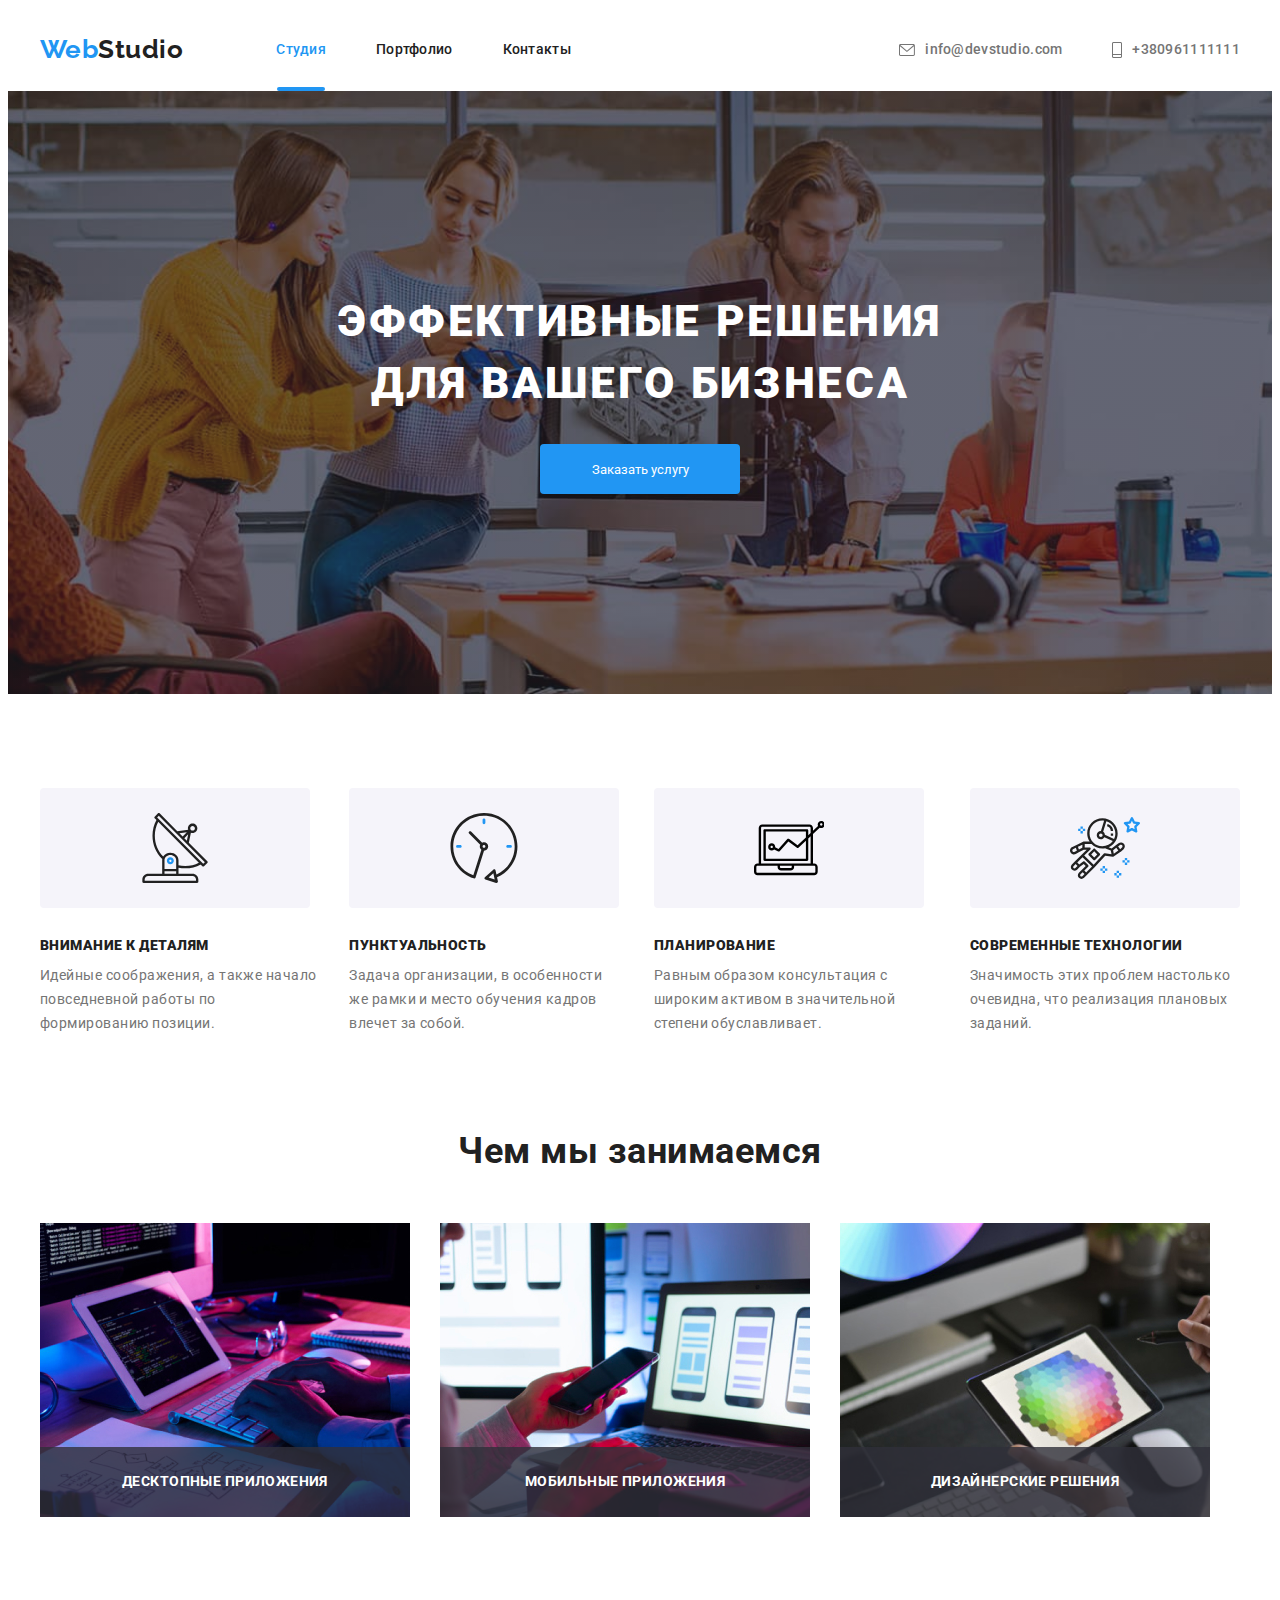
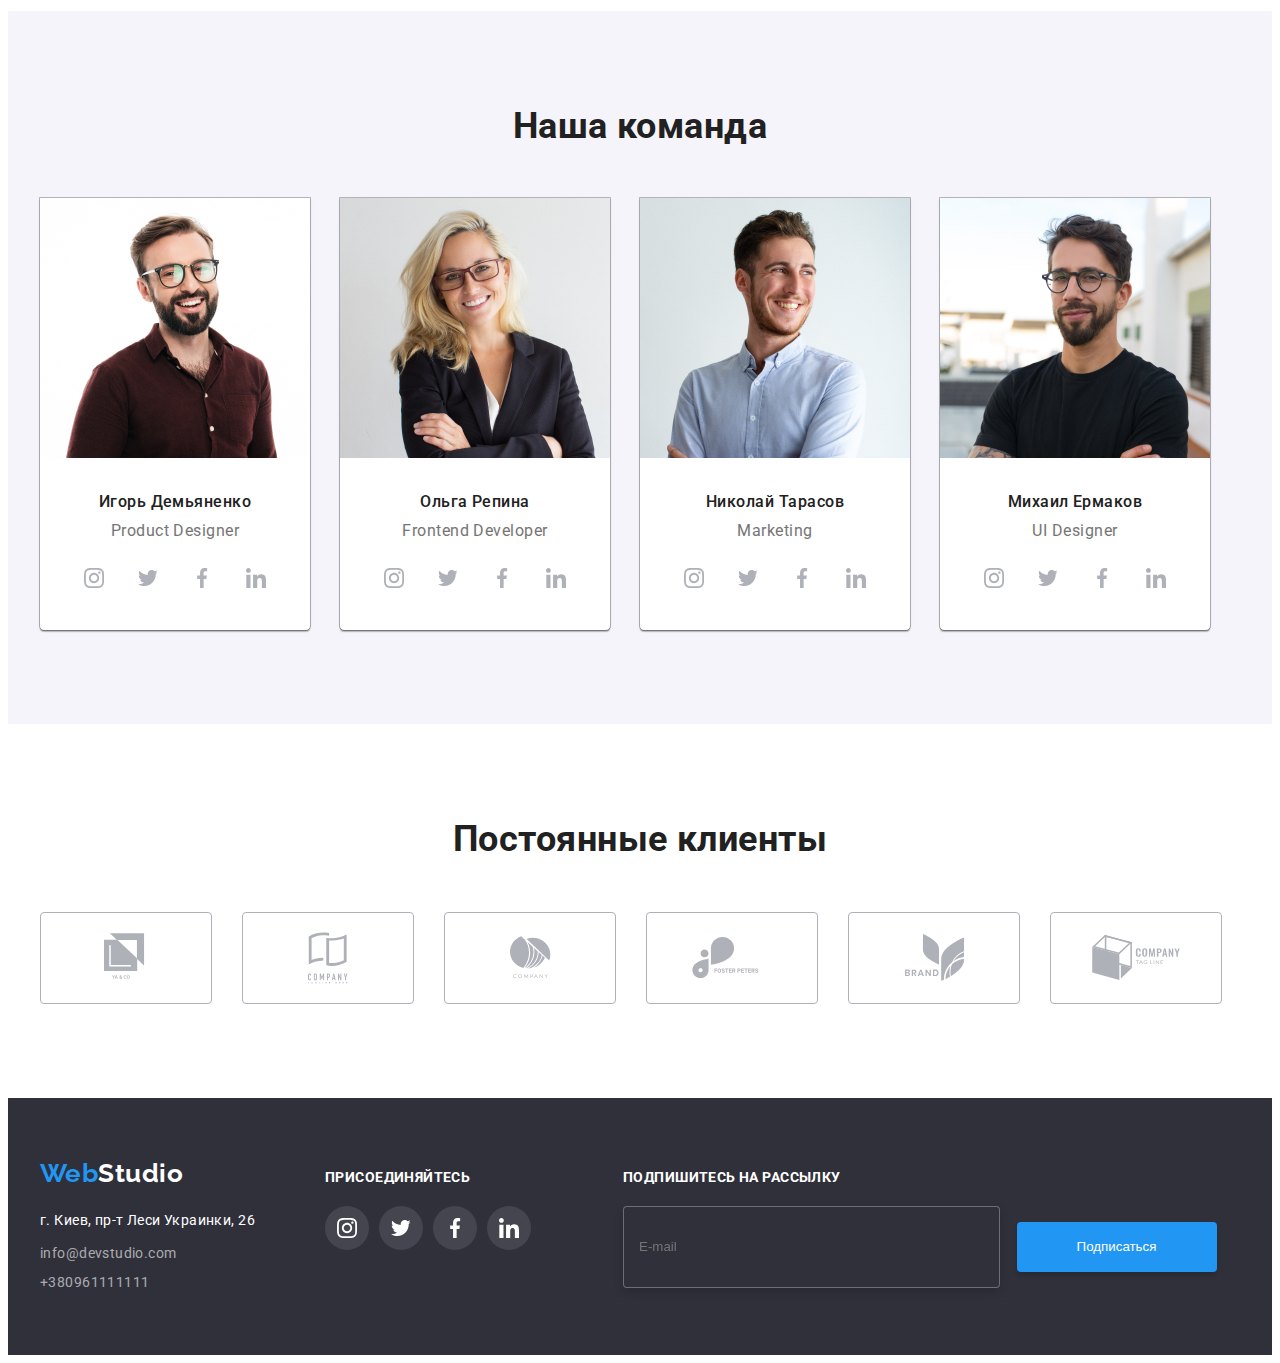
==== index.html @ 229e9a6f "форма в футері,позиціонування," ====
<!DOCTYPE html>
<html lang="ru">
<head>
    <meta charset="UTF-8">
    <meta name="viewport" content="width=device-width, initial-scale=1.0">
    <title>Document</title>
    <link rel="stylesheet" href="https://cdnjs.cloudflare.com/ajax/libs/modern-normalize/1.0.0/modern-normalize.min.css"
        integrity="sha512-ISS7cAi1PEhQ8jnbJpJZMd29NlhNj4AWYyLOSp2CE/CsHxTCu+r+t0D2yoJudVrd0/8fTVPUVDzY5Tvli75u/g=="
        crossorigin="anonymous" />
     <link rel="preconnect" href="https://fonts.gstatic.com">
    <link href="https://fonts.googleapis.com/css2?family=Raleway:wght@700&family=Roboto:wght@400;500;700;900&display=swap"
        rel="stylesheet">
    
    <link rel="stylesheet" href="./css/styles.css">
</head>
<body>
     <header class="">
         <!-- Navigation container -->

    <div class="container-discharge">

         <div class="main-nav">
<nav class="main-nav">
    
   
         <a href="/" class="logo">
        <p class=" ">Web<span class="logo-black">Studio</span></p>
         </a>

        <ul class="site-nav ">


            <li class="item to-logo"><a href="/" class="link current active-line"> Студия</a></li>
               <li class="item"><a href="./portfolio.html" class="link"> Портфолио</a></li>
               <li class="item"><a href="" class="link"> Контакты</a></li>
      
    </ul>
   
    

    </nav>
    
    <!-- Contact container -->
    <ul class="site-nav auto-margin ">
    
    
        <li class="item icon">
            <a class="link text-secondary icon-maill " href="mailto:info@devstudio.com">
                <svg class="maill">
    
                    <use href="./img/symbol-defs.svg#icon-mail">
    
                    </use>
                </svg>info@devstudio.com</a>
    
        </li>
    
        <li class="item icon">
            <a class="link text-secondary icon-tel" href="tel:+380961111111">
                <svg class="tel">
    
                    <use href="./img/symbol-defs.svg#icon-tell">
    
                    </use>
                </svg>+380961111111</a>
    
        </li>
    
    </ul>
    </div>
</div>

</header>
    <!--  Block hero -->
    <main>
        
   
<section class="hero">
   
    <h1 class="hero-title">ЭФФЕКТИВНЫЕ РЕШЕНИЯ<br />ДЛЯ ВАШЕГО БИЗНЕСА</h1>
    <button data-modal-open href="" class="button">Заказать услугу</button>

</section>


    <!-- Our advantages -->
       <section class="advantages"> 
        <div class="container-advantages">
       <h2 hidden class="advantages-title">НАШИ ПРЕИМУШЕСТВА</h2>

      

    <ul class="advantages-list">
        <li class="advantages-item ">
           <div class="icon-advantages">
            <svg class="icom-svg">

                <use href="./img/symbol-defs.svg#icon-antenna">
            
                </use>
            </svg>
            </div>
            <h3 class="advantages-title"><b> ВНИМАНИЕ К ДЕТАЛЯМ </b></h3>
            <p class="text">Идейные соображения, а также начало повседневной работы по формированию позиции.</p>
        </li>

        <li class="advantages-item">
            <div class="icon-advantages">
                <svg class="icom-svg">

                    <use href="./img/symbol-defs.svg#icon-clock">
            
                    </use>
                </svg>
            </div>
            <h3 class="advantages-title"><b>ПУНКТУАЛЬНОСТЬ</b></h3>
            <p class="text">Задача организации, в особенности же рамки и место обучения кадров влечет за собой. </p>
        </li>

        <li class="advantages-item">
            <div class="icon-advantages">
                <svg class="icom-svg">

                    <use href="./img/symbol-defs.svg#icon-display">
            
                    </use>
                </svg>
            </div>
            <h3 class="advantages-title"><b>ПЛАНИРОВАНИЕ</b></h3>
            <p class="text">Равным образом консультация с широким активом в значительной степени обуславливает.</p>
        </li>

        <li class="advantages-item">
            <div class="icon-advantages">
                <svg class="icom-svg">
            
                    <use href="./img/symbol-defs.svg#icon-astronaut">
            
                    </use>
                </svg>
            </div>
        <h3 class="advantages-title"><b>СОВРЕМЕННЫЕ ТЕХНОЛОГИИ</b></h3>
        <p class="text">Значимость этих проблем настолько очевидна, что реализация плановых заданий.</p>
        </li>

    </ul>
        </div>

</section>
        <!-- About our work -->
<section class="section">

    <div class="container">
        <h2 class="section-title out-work">Чем мы занимаемся</h2>
        
        <ul class="out-work-img">
        
            <li class="img-work">
                <a href="">
                    <div class="our-work-box">
                    <img src="./img/box1.jpg" alt="" width="370" height="294">
                    
                    <div class="position-our-work">
                        <p class="tex-box">ДЕСКТОПНЫЕ ПРИЛОЖЕНИЯ</p>
                    </div>
                    </div>
                </a>
            </li>

            <li class="img-work">
                <a href="">
                    <div class="our-work-box">
                    <img src="./img/box2.jpg" alt="" width="370" height="294">
                
                    <div class="position-our-work">
                    <p class="tex-box">МОБИЛЬНЫЕ ПРИЛОЖЕНИЯ</p>
                    </div>
                    </div>
                </a>
            </li>
            <li class="img-work">
                <a href="">
                    <div class="our-work-box">
                    <img src="./img/box3.jpg" alt="" width="370" height="294">
                
                    <div class="position-our-work">
                    <p class="tex-box">ДИЗАЙНЕРСКИЕ РЕШЕНИЯ</p>
                    </div>
                    </div>
                </a>
            </li>
        </ul>
    </div>

   
</section>
            <!-- our team -->
           
            

    <section class="section background-team">

        <div class="team-container ">

    
    <h3 class="section-title team-margin">Наша команда</h3>
    
    <ul class="our-team">
        
        <li class="team">
            <img src="./img/img1.jpg"  alt="team cart-1" width="270" height="260">
        <b class="section-title worker">Игорь Демьяненко</b>
            <p class="profession"  lang="en">Product Designer</p>
            <ul class="social">
                <li class="team-link">
                    <a class="social-link" href="">
                      <svg class="social-icon">
                          <use href="./img/symbol-defs.svg#icon-instagram">

                          </use>
                      </svg>  
                    </a>
                </li>
                <li class="team-link">
                    <a class="social-link" href="" >
                        <svg class="social-icon">
                            <use href="./img/symbol-defs.svg#icon-twiter">
                        
                            </use>
                            </svg>
                    </a>
                </li>
                <li class="team-link">
                    <a class="social-link" href="">
                        <svg class="social-icon">
                            <use href="./img/symbol-defs.svg#icon-facebook">
                    
                            </use>
                        </svg>
                    </a>
                </li>
                <li class="team-link">
                    <a class="social-link" href="">
                        <svg class="social-icon">
                            <use href="./img/symbol-defs.svg#icon-linkedin">
                    
                            </use>
                        </svg>
                    </a>
                </li>
            </ul>
         </li>
        
        

        <li class="team">
         <img src="./img/img2.jpg"   alt="team cart-2" width="270" height="260">
        <b class="section-title worker">Ольга Репина</b>
            <p class="profession"  lang="en">Frontend Developer</p>
            <ul class="social">
                <li class="team-link">
                    <a class="social-link" href="">
                        <svg class="social-icon">
                            <use href="./img/symbol-defs.svg#icon-instagram">
            
                            </use>
                        </svg>
                    </a>
                </li>
                <li class="team-link">
                    <a class="social-link" href="">
                        <svg class="social-icon">
                            <use href="./img/symbol-defs.svg#icon-twiter">
            
                            </use>
                        </svg>
                    </a>
                </li>
                <li class="team-link">
                    <a class="social-link" href="">
                        <svg class="social-icon">
                            <use href="./img/symbol-defs.svg#icon-facebook">
            
                            </use>
                        </svg>
                    </a>
                </li>
                <li class="team-link">
                    <a class="social-link" href="">
                        <svg class="social-icon">
                            <use href="./img/symbol-defs.svg#icon-linkedin">
            
                            </use>
                        </svg>
                    </a>
                </li>
            </ul>
         </li>


        
         <li class="team">
        <img src="./img/img3.jpg"  alt="team cart-3" width="270" height="260">
        <b class="section-title worker">Николай Тарасов</b>
            <p class="profession" lang="en">Marketing</p>
            <ul class="social">
                <li class="team-link">
                    <a class="social-link" href="">
                        <svg class="social-icon">
                            <use href="./img/symbol-defs.svg#icon-instagram">
            
                            </use>
                        </svg>
                    </a>
                </li>
                <li class="team-link">
                    <a class="social-link" href="">
                        <svg class="social-icon">
                            <use href="./img/symbol-defs.svg#icon-twiter">
            
                            </use>
                        </svg>
                    </a>
                </li>
                <li class="team-link">
                    <a class="social-link" href="">
                        <svg class="social-icon">
                            <use href="./img/symbol-defs.svg#icon-facebook">
            
                            </use>
                        </svg>
                    </a>
                </li>
                <li class="team-link">
                    <a class="social-link" href="">
                        <svg class="social-icon">
                            <use href="./img/symbol-defs.svg#icon-linkedin">
            
                            </use>
                        </svg>
                    </a>
                </li>
            </ul>
         </li>
        
        
        
         <li class="team">
        <img  src="./img/img4.jpg" alt="team cart-4" width="270" height="260">
         <b class="section-title worker">Михаил Ермаков</b>
            <p class="profession" lang="en">UI Designer</p>
            <ul class="social">
                <li class="team-link">
                    <a class="social-link" href="">
                        <svg class="social-icon">
                            <use href="./img/symbol-defs.svg#icon-instagram">
            
                            </use>
                        </svg>
                    </a>
                </li>
                <li class="team-link">
                    <a class="social-link" href="">
                        <svg class="social-icon">
                            <use href="./img/symbol-defs.svg#icon-twiter">
            
                            </use>
                        </svg>
                    </a>
                </li>
                <li class="team-link">
                    <a class="social-link" href="">
                        <svg class="social-icon">
                            <use href="./img/symbol-defs.svg#icon-facebook">
            
                            </use>
                        </svg>
                    </a>
                </li>
                <li class="team-link">
                    <a class="social-link" href="">
                        <svg class="social-icon">
                            <use href="./img/symbol-defs.svg#icon-linkedin">
            
                            </use>
                        </svg>
                    </a>
                </li>
            </ul>

         </li>
        
        
    </ul>
</div>

</section>

<section class="section">
    <div class="container">

        <h2 class="section-title">Постоянные клиенты</h2>
        <ul class="clients">
            <li class="client-item">
                <a class="one-client" href="">
                    <svg class="client-logo">
                        <use href="./img/symbol-defs.svg#icon-one">
                    
                        </use>
                    </svg>
                </a>
            </li>

            <li class="client-item">
                <a class="one-client" href="">
                    <svg class="client-logo two-size">
                        <use href="./img/symbol-defs.svg#icon-two">
            
                        </use>
                    </svg>
                </a>
            </li>

            <li class="client-item">
                <a class="one-client" href="">
                    <svg class="client-logo three-size">
                        <use href="./img/symbol-defs.svg#icon-three">
            
                        </use>
                    </svg>
                </a>
            </li>

            <li class="client-item">
                <a class="one-client" href="">
                    <svg class="client-logo four-size">
                        <use href="./img/symbol-defs.svg#icon-four">
            
                        </use>
                    </svg>
                </a>
            </li>

            <li class="client-item">
                <a class="one-client" href="">
                    <svg class="client-logo five-size">
                        <use href="./img/symbol-defs.svg#icon-five">
            
                        </use>
                    </svg>
                </a>
            </li>

            <li class="client-item">
                <a class="one-client" href="">
                    
                    <svg class="client-logo six-size">
                        <use href="./img/symbol-defs.svg#icon-six">
            
                        </use>
                    </svg>
                </a>
            </li>
            

        </ul>
    </div>
    
</section>


</main>


<footer class="main-footer">

    <div class="container-footer">
<address class="map-addres">
    <a href="/" class="logo">
        <p class="logotype">Web<span class="logo-white">Studio</span></p>
    </a>

    <a class="link color" href="https://goo.gl/maps/P3N7a8cpFeK4ErDN9"> г. Киев, пр-т Леси Украинки, 26</a>

    <ul class="main-addres">
        <li class="mail-link"> 
            <a class="link" href="mailto:info@devstudio.com">info@devstudio.com</a>
        </li>
    
        <li class="tell-link"> 
            <a class="link" href="tel:+380961111111">+380961111111</a>
        </li>
    </ul>

    </address>
    <div class="webstudio-cont">
    <p class="our-social-link">ПРИСОЕДИНЯЙТЕСЬ</p>

   
    <ul class="webstydio-social-list">
        <li class="webstydio-item">
            <a class="webstydio-link" href="">
                <svg class="social-icon-footer">
                    <use href="./img/symbol-defs.svg#icon-instagram">
    
                    </use>
                </svg>
            </a>
        </li>
        <li class="webstydio-item">
            <a class="webstydio-link" href="">
                <svg class="social-icon-footer">
                    <use href="./img/symbol-defs.svg#icon-twiter">
    
                    </use>
                </svg>
            </a>
        </li>
        <li class="webstydio-item">
            <a class="webstydio-link" href="">
                <svg class="social-icon-footer">
                    <use href="./img/symbol-defs.svg#icon-facebook">
    
                    </use>
                </svg>
            </a>
        </li>
        <li class="webstydio-item">
            <a class="webstydio-link" href="">
                <svg class="social-icon-footer">
                    <use href="./img/symbol-defs.svg#icon-linkedin">
    
                    </use>
                </svg>
            </a>
        </li>
    </ul>
    </div>
    
    <a href=""></a>
<div class="form-footer">

<form action="">

    <p class="our-social-link">ПОДПИШИТЕСЬ НА РАССЫЛКУ</p>

    <input class="you-email" type="text" name="email" placeholder="E-mail" id="you-email-subscribe">
    
    <div class="button-subscribe-container">
          <button type="submit" class="button-subscribe">Подписаться</button>
    </div>

</form>
</div>
</div>

</footer>
<div class="backdrop is-hidden" data-modal>
    <div class="modal-hero">
        
        <button class="modal-link" data-modal-close>
                <svg class="modal-icon-close">
                    <use href="./img/symbol-defs.svg#icon-close">
            
                    </use>
                </svg>
        </button>
        
        
       

        <form class="form">

            <p class="modal-title">Оставьте свои данные,мы вам перезвоним</p>
            <div class="form-label">
             <label for="user-name">
                Имя 
                </label>
                <input class="form-input" type="text" name="name" id="user-name">
                    <svg class="modal-svg">
                <use href="./img/symbol-defs.svg#icon-namemodal">
            
                </use>
            </svg>
             </div>
        
             <div class="form-label">

                 <label for="user-tel">
                Телефон
                </label>
                <input class="form-input" type="tel" name="tell" id="user-tel">
                   <svg class="modal-svg">
                <use href="./img/symbol-defs.svg#icon-telmodal">
            
                </use>
            </svg>
            </div>

            
                <div class="form-label"> 
            <label for="user-mail">
                Почта
                </label>
                <input class="form-input" type="email" name="mail" id="user-mail">
            <svg class="modal-svg">
                <use href="./img/symbol-defs.svg#icon-mailmodal">
            
                </use>
            </svg>

            
            </div>

             
            <label class="form-label reset" >
            Комментарий
            
            <textarea class="text-area" name="coment" id="user-coment" rows="8" placeholder="Введите текст"></textarea>
            </label>
            
            
              <div class="form-label-checkbox">
            <label  for="user-checbox"></label>
                <input class="form-checkbox" type="checkbox" name="policy" id="user-checbox">Соглашаюсь с рассылкой и принимаю <a href="">Условия договора</a>
              </div>
            

            <div class="button-box">
            <button class="button-modal" type="submit">Отправить</button>
            </div>
            
        </form>
         
        </div>
        </div>
    


<script src="./js/modal.js"></script>
</body>



</html>
---- css/styles.css ----
/* основний колір заголовків| color: #212121 */
/* масивний текст| color: #757575 */
/* білий колір(фон,герой)| color: #FFFFFF */
/* колір силок| color: #2196F3 */
/* footer color (фон)| background: #2f303a  */
/* our team(фон) |background: #F5F4FA */

:root {
  --main-color-titles-color: #212121;
  --massive-text-color: #757575;
  --white-bg-color: #ffffff;
  --color-forces-color: #2196f3;
  --footer-background-color: #2f303a;
  --our-team: #f5f4fa;
  --main-letter-spacing: 0.03em;
}

body {
  background-color: var(--white-bg-color);
  color: var(--massive-text-color);
  font-family: Roboto, sans-serif;
  letter-spacing: var(--main-letter-spacing);
}

a {
  text-decoration: none;
}

ul {
  list-style: none;
}

.header-container {
  border-bottom: 1px solid #ececec;
}

.main-nav {
  display: flex;
  align-items: center;
  position: relative;
}

.container-margin {
  width: 1200px;
  margin-right: auto;
  margin-left: auto;

  padding-left: 15px;
  padding-right: 15px;
}

.container-discharge {
  width: 1200px;
  margin-right: auto;
  margin-left: auto;

  padding-left: 15px;
  padding-right: 15px;
  margin-bottom: 0;
}

.container {
  width: 1200px;
  margin-right: auto;
  margin-left: auto;

  padding-left: 15px;
  padding-right: 15px;
}

/* logo*/

.logo {
  color: var(--color-forces-color);

  font-family: Raleway, sans-serif;
  font-weight: 700;

  font-size: 26px;
  line-height: 1.2;
  text-decoration: none;
  display: flex;
  align-items: center;
  font-style: normal;
}

.logo-black {
  color: var(--main-color-titles-color);
}

.logo-white {
  color: var(--white-bg-color);
}

/*navigate*/

.site-nav .link {
  color: var(--main-color-titles-color);
  text-decoration: none;
  display: block;
  padding-top: 32px;
  padding-bottom: 32px;
  transition: all 250ms cubic-bezier(0.4, 0, 0.2, 1);
}

.site-nav .text-secondary {
  color: var(--massive-text-color);
}

.site-nav .link.current {
  color: var(--color-forces-color);
}

.active-line::after {
  position: absolute;
  content: '';
  display: block;
  width: 48px;
  height: 4px;
  border-radius: 2px;
  bottom: 0;

  background-color: var(--color-forces-color);
}

.active-line-portf::after {
  position: absolute;
  content: '';
  display: block;
  width: 78px;
  height: 4px;
  border-radius: 2px;
  bottom: 0;

  background-color: var(--color-forces-color);
}

.site-nav {
  padding-left: 0;
}

.site-nav {
  font-weight: 500;
  font-size: 14px;
  line-height: 1.14;
  letter-spacing: 0.02em;
  margin-top: 0;
  margin-bottom: 0;
  display: flex;
}

.site-nav .to-logo {
  margin-left: 93px;
}

.auto-margin {
  margin-left: auto;
}

.site-nav .item + .item {
  margin-left: 50px;
}

.link:hover,
.link:focus {
  color: var(--color-forces-color);
}

.icon-maill {
  content: '';

  display: flex;
  position: relative;
}

.maill {
  height: 12px;
  width: 16px;
  fill: #757575;
  margin-right: 10px;
}

.link:hover .maill,
.link:focus .maill {
  fill: var(--color-forces-color);
}

.icon-tel {
  content: '';
  display: inline-flex;
  position: relative;
}

.tel {
  height: 16px;
  width: 10px;
  margin-right: 10px;
  fill: #757575;
}

.link:hover .tel,
.link:focus .tel {
  fill: var(--color-forces-color);
}

.item .link {
  display: flex;
  justify-content: center;
  align-items: center;
}

/* HERO */

.hero {
  background-color: var(--footer-background-color);
  text-align: center;

  padding-bottom: 200px;
  margin-top: 0;

  max-width: 1600px;
  max-height: 600px;
  margin-left: auto;
  margin-right: auto;

  background-image: linear-gradient(
      rgba(47, 48, 58, 0.4),
      rgba(47, 48, 58, 0.4)
    ),
    url(../img/hero/hero.jpg);

  background-repeat: no-repeat;
  background-size: cover;
  background-position: center;
}

.hero .hero-title {
  color: var(--white-bg-color);

  font-weight: 900;
  font-size: 44px;
  line-height: 1.4;
  letter-spacing: 0.06em;
  margin-top: 0;
  margin-bottom: 0;
  padding-top: 200px;
}

/*Our advantages */

.container-advantages {
  width: 1200px;
  margin-right: auto;
  margin-left: auto;

  padding-left: 15px;
  padding-right: 15px;
}

.advantages {
  padding-top: 94px;
}

.advantages-list {
  margin-top: 0;
  margin-bottom: 0;
  display: flex;
  padding-left: 0;
}

.advantages-list .advantages-item + .advantages-item {
  margin-left: 30px;
}

.advantages .advantages-title {
  color: var(--main-color-titles-color);
  font-weight: 700;
  font-size: 14px;
  line-height: 1.14;
  margin-top: 0;
  margin-bottom: 10px;
}

.advantages .text {
  font-weight: 400;
  font-size: 14px;
  line-height: 1.7;
  margin-top: 0;
  margin-bottom: 0;
}

.icon-advantages {
  content: '';
  display: flex;
  width: 270px;
  height: 120px;
  align-items: center;
  justify-content: center;

  background-color: #f5f4fa;
  margin-bottom: 30px;
  border-radius: 4px;
}

.icom-svg {
  width: 70px;
  height: 70px;
}

/* our work and team*/

.section .section-title {
  color: var(--main-color-titles-color);

  font-weight: 700;
  font-size: 36px;
  line-height: 1.2;
  margin-top: 0;
  margin-bottom: 0;
  text-align: center;
}

.section {
  padding-bottom: 94px;
  padding-top: 94px;
}

.section .out-work {
  margin-top: 0;
  margin-bottom: 50px;
}

.section .team-margin {
  margin-bottom: 50px;
}

.out-work-img .img-work + .img-work {
  margin-left: 30px;
}

.out-work-img {
  display: flex;

  margin-bottom: 0;
  margin-top: 0;
  padding-left: 0;
}

.our-work-box img {
  display: block;
}

.our-work-box {
  position: relative;
}

.position-our-work {
  position: absolute;
  background-color: rgba(47, 48, 58, 0.8);
  width: 100%;
  height: 70px;
  bottom: 0;
}

.tex-box {
  font-family: Roboto;
  font-weight: 700;
  font-size: 14px;
  line-height: 1.14;
  text-align: center;
  letter-spacing: 0.03em;
  color: #ffffff;
  margin: 27px 82px;
}

.our-team {
  display: flex;
  margin-top: 0;
  margin-bottom: 0;
  padding-left: 0;
}

.our-team > .team {
  background-color: var(--white-bg-color);
  text-align: center;
  outline: 1px solid rgba(0, 0, 0, 0.25);
  box-shadow: 0px 1px 3px rgba(0, 0, 0, 0.12), 0px 1px 1px rgba(0, 0, 0, 0.14),
    0px 2px 1px rgba(0, 0, 0, 0.2);
  border-radius: 0px 0px 4px 4px;
}

.our-team .team:not(:last-child) {
  margin-right: 30px;
}

.team .worker {
  padding-bottom: 0;
  padding-top: 0;
}

.background-team {
  background-color: var(--our-team);
}

.team-container {
  margin-bottom: 0;
  width: 1200px;
  margin-right: auto;
  margin-left: auto;

  padding-left: 15px;
  padding-right: 15px;

  background-color: var(--our-team);
}

.section .worker {
  display: block;
  font-weight: 500;
  font-size: 16px;
  line-height: 1.2;
  padding-top: 30px;
}

.section .section-title > .worker {
  padding-top: 30px;
}

.section .profession {
  font-weight: 400;
  font-size: 16px;
  line-height: 1.2;
  margin-top: 0;
  margin-bottom: 0;

  padding-top: 10px;
}

.our-team .team-cart {
  padding-bottom: 30px;
}

.social {
  padding: 0;
  padding-top: 16px;
  padding-bottom: 30px;
  display: inline-flex;
}

.social-link {
  content: '';
  display: inline-flex;
  align-items: center;
  justify-content: center;
  width: 44px;
  height: 44px;
  background-color: var(--white-bg-color);
  border-radius: 50%;
  transition: background-color 250ms cubic-bezier(0.4, 0, 0.2, 1);
}

.social-icon {
  width: 20px;
  height: 20px;
  fill: #afb1b8;
  transition: all 250ms cubic-bezier(0.4, 0, 0.2, 1);
}

.social-link:hover .social-icon,
.social-link:focus .social-icon {
  fill: var(--white-bg-color);
}

.social-link:hover,
.social-link:focus {
  background-color: var(--color-forces-color);
}

.team-link:not(:last-child) {
  margin-right: 10px;
}

/* CLIENTS */

.clients {
  padding-left: 0;
  margin-bottom: 0;
  margin-top: 0;
  display: inline-flex;
}

.client-item {
  margin-top: 50px;
  border: 1px solid #afb1b8;
  border-radius: 4px;
  transition: border-color 250ms cubic-bezier(0.4, 0, 0.2, 1);
}

.one-client {
  width: 170px;
  height: 90px;
  content: '';
  display: flex;
  justify-content: center;
  align-items: center;
}

.client-logo {
  height: 49.226806640625px;
  width: 44.269989013671875px;
  fill: #afb1b8;
  transition: all 250ms cubic-bezier(0.4, 0, 0.2, 1);
}

.two-size {
  height: 52px;
  width: 40px;
}

.three-size {
  height: 42.6015625px;
  width: 41px;
}

.four-size {
  height: 42.02392578125px;
  width: 79.65714263916016px;
}

.five-size {
  height: 47px;
  width: 59px;
}

.six-size {
  height: 45.440185546875px;
  width: 88.4844970703125px;
}

.one-client:hover .client-logo,
.one-client:focus .client-logo {
  fill: var(--color-forces-color);
}

.client-item:hover,
.client-item:focus {
  border-color: var(--color-forces-color);
}

.clients .client-item:not(:last-child) {
  margin-right: 30px;
}

/*portfolio navigate*/

.container-portfolio {
  width: 1200px;
  margin-right: auto;
  margin-left: auto;

  padding-left: 15px;
  padding-right: 15px;
}

.work-nav {
  padding-top: 94px;
  padding-bottom: 94px;
}

.navigation .nav-title {
  color: var(--main-color-titles-color);
  margin-top: 0;
  margin-bottom: 0;
  transition: all 250ms cubic-bezier(0.4, 0, 0.2, 1);
}

.button {
  color: var(--white-bg-color);
  background-color: var(--color-forces-color);
  font-family: inherit;
  border-radius: 4px;
  border-color: transparent;
  display: inline-block;
  min-width: 200px;
  min-height: 50px;
  text-align: center;
  padding: 10px 32px;
  margin-top: 30px;
  cursor: pointer;
}

.navigation .nav-title:hover,
.navigation .nav-title:focus {
  color: var(--white-bg-color);
  background-color: var(--color-forces-color);
  box-shadow: 0px 3px 1px rgba(0, 0, 0, 0.1), 0px 1px 2px rgba(0, 0, 0, 0.08),
    0px 2px 2px rgba(0, 0, 0, 0.12);
}

.navigation .nav-title {
  font-family: inherit;

  font-weight: 500;
  font-size: 16px;
  line-height: 1.6;
  text-align: center;
  letter-spacing: var(--main-letter-spacing);

  border-radius: 4px;
  padding: 6px 22px;
  background-color: var(--our-team);
  border: transparent;
}

.navigation .navigation-page:not(:last-child) {
  margin-right: 8px;
}

.navigation {
  margin-top: 0;
  margin-bottom: 50px;
  display: flex;
  justify-content: center;
  text-align: center;
  padding-bottom: 0;
  padding-left: 0;
}

/*examples*/

.examples .examples-title {
  color: var(--main-color-titles-color);

  font-weight: 700;
  font-size: 18px;
  line-height: 2;
  letter-spacing: 0.06em;
  margin-top: 0;
  margin-bottom: 0;
  padding-bottom: 4px;
}

.examples {
  margin-top: 0;
  margin-bottom: 0;
  padding-left: 0;
  display: flex;
  flex-wrap: wrap;
}

.examples-work {
  margin-right: 30px;
  margin-bottom: 30px;
}

.examples-focus {
  display: block;
  margin-right: 0;

  outline: 1px solid #eeeeee;
  transition: box-shadow 250ms cubic-bezier(0.4, 0, 0.2, 1);
}

.examples-focus {
  overflow: hidden;
}

.examples-focus:hover,
.examples-focus:focus {
  box-shadow: 0px 1px 1px rgba(0, 0, 0, 0.12), 0px 4px 4px rgba(0, 0, 0, 0.06),
    1px 4px 6px rgba(0, 0, 0, 0.16);
}

.examples-work:nth-child(3n) {
  margin-right: 0;
}

.examples-work:nth-last-child(-n + 3) {
  margin-bottom: 0;
}

.examples .variety {
  color: var(--massive-text-color);

  font-weight: 400;
  font-size: 16px;
  line-height: 1.87;
  margin-top: 0;
  margin-bottom: 0;
}

.examples-cont {
  padding: 20px 24px;
}

.portfolio-image {
  position: relative;
  display: block;
}

.portfolio-image::before {
  content: '';
  position: absolute;
  width: 100%;
  height: 100%;
  transform: translateY(100%);

  opacity: 0;

  transition: transform 250ms cubic-bezier(0.4, 0, 0.2, 1),
    background-color 250ms cubic-bezier(0.4, 0, 0.2, 1);
}

.examples-focus:hover .portfolio-image::before,
.examples-focus:focus .portfolio-image::before {
  transform: translateY(0);
  opacity: 1;
  background-color: rgba(33, 150, 243, 0.9);
}

.examples-description {
  position: absolute;
  width: 100%;
  height: 100%;
  top: 50%;
  left: 50%;
  /* overflow: auto; */

  opacity: 0;
  transform: translate(-50%, -50%);
  transition: 250ms cubic-bezier(0.4, 0, 0.2, 1);
}

.examples-focus:hover .examples-description,
.examples-focus:focus .examples-description {
  opacity: 1;
  color: var(--white-bg-color);
}

.description {
  font-family: Roboto;
  font-weight: 400;
  font-size: 18px;
  line-height: 1.56;

  letter-spacing: 0.03em;
  padding: 63px 24px;
}

/* footer*/

footer {
  background-color: var(--footer-background-color);
  padding-bottom: 60px;
  padding-top: 60px;
}

.container-footer {
  width: 1200px;
  margin-right: auto;
  margin-left: auto;

  padding-left: 15px;
  padding-right: 15px;
  margin-bottom: 0;
}

.logotype {
  margin-top: 0;
  margin-bottom: 20px;
  padding-bottom: 0;
  padding-top: 0;
}

.main-addres {
  margin-top: 0;
  margin-bottom: 0;
  padding-left: 0;
}

.main-addres .mail-link {
  margin-bottom: 6px;
  margin-top: 9px;
}

.main-addres .tell-link {
  padding-bottom: 0;
  margin-bottom: 0;
}

footer .link {
  color: rgba(255, 255, 255, 0.6);
  font-style: normal;
  font-size: 14px;
  line-height: 1.7;
  letter-spacing: var(--main-letter-spacing);
}

.container-footer {
  display: flex;
  align-items: baseline;
}

.webstudio-cont {
  padding-left: 70px;
}

.our-social-link {
  font-family: Roboto;

  font-weight: 700;
  font-size: 14px;
  line-height: 1.14;
  letter-spacing: 0.03em;
  color: #ffffff;
  margin-top: 0;
  margin-bottom: 0;
}

.webstydio-social-list {
  margin-bottom: 0;
  margin-top: 20px;
  padding-left: 0;
  display: flex;
}

.webstydio-link {
  content: '';
  display: inline-flex;
  align-items: center;
  justify-content: center;
  width: 44px;
  height: 44px;
  background-color: rgba(255, 255, 255, 0.1);
  border-radius: 50%;
  transition: background-color 250ms cubic-bezier(0.4, 0, 0.2, 1);
}

.social-icon-footer {
  width: 20px;
  height: 20px;
  fill: #ffffff;
}

.webstydio-link:hover,
.webstydio-link:focus {
  background-color: var(--color-forces-color);
}

.social-icon {
  transition: all 250ms cubic-bezier(0.4, 0, 0.2, 1);
}

.webstydio-link:hover .social-icon,
.webstydio-link:focus .social-icon {
  fill: var(--white-bg-color);
}

.webstydio-item:not(:last-child) {
  margin-right: 10px;
}

footer .link:hover,
footer .link:focus {
  color: var(--color-forces-color);
}

footer .link.color {
  color: var(--white-bg-color);
  padding-bottom: 0;
}

.form-footer {
  display: flex;
  align-items: baseline;
  padding-left: 92px;
}

.you-email {
  width: 358px;
  height: 50px;
  margin-top: 20px;
  padding-top: 15px;
  padding-bottom: 15px;
  padding-left: 15px;
  border: 1px solid rgba(255, 255, 255, 0.3);
  filter: drop-shadow(0px 4px 4px rgba(0, 0, 0, 0.15));
  border-radius: 4px;
  background: var(--footer-background-color);
}

.button-subscribe-container {
  display: inline;
  margin-left: 12px;
}

.button-subscribe {
  display: inline-block;
  min-width: 200px;
  min-height: 50px;
  text-align: center;
  box-shadow: 0px 4px 4px rgba(0, 0, 0, 0.15);
  border-radius: 4px;
  color: var(--white-bg-color);
  background-color: var(--color-forces-color);
  border-color: transparent;
}

/* backdrop and modal */

.backdrop {
  position: fixed;
  width: 100%;
  height: 100%;
  top: 50%;
  left: 50%;
  transform: translate(-50%, -50%);
  background-color: rgba(0, 0, 0, 0.2);
  transition: all 250ms cubic-bezier(0.4, 0, 0.2, 1);
}

.backdrop.is-hidden {
  opacity: 0;
  pointer-events: none;
}

.modal-hero {
  position: absolute;
  min-width: 528px;
  top: 50%;
  left: 50%;
  transform: translate(-50%, -50%);
  background-color: #fff;
}

.modal-link {
  position: absolute;
  display: flex;
  align-items: center;
  justify-content: center;
  width: 30px;
  height: 30px;
  background-color: transparent;
  cursor: pointer;
  border: 1px solid rgba(0, 0, 0, 0.1);
  border-radius: 50%;
  box-shadow: 0px 1px 3px rgba(0, 0, 0, 0.12), 0px 1px 1px rgba(0, 0, 0, 0.14),
    0px 2px 1px rgba(0, 0, 0, 0.2);
  transform: translateY(-52px);
  top: 8px;
  right: 8px;
  background-color: #fff;
  transition: all 250ms cubic-bezier(0.4, 0, 0.2, 1);
}

.modal-hero:focus-within .modal-link {
  transform: translateY(0px);
  fill: var(--color-forces-color);
}

.modal-icon-close {
  width: 18px;
  height: 18px;
}

textarea {
  resize: none;
}

.form {
  display: block;
  margin-left: 40px;
  margin-right: 40px;
  padding-top: 40px;
  padding-bottom: 40px;
}

.modal-title {
  font-weight: 700;
  font-size: 20px;
  line-height: 1.15;
  text-align: center;
  letter-spacing: 0.03em;
  display: block;
  margin-top: 0;
  margin-bottom: 12px;

  padding: 0;
  color: var(--main-color-titles-color);
}

.form-label {
  position: relative;
  display: flex;
  flex-direction: column;

  margin-bottom: 10px;
  font-size: 12px;
  line-height: 1.166;
  letter-spacing: 0.01em;
  font-family: inherit;
}

.form-input {
  margin-top: 4px;
  padding: 10px;
  padding-left: 30px;
  padding-left: 24px;
  border-radius: 4px;
  background: #ffffff;
  border: 1px solid rgba(33, 33, 33, 0.2);
}

.form-input:focus-within {
  border-color: var(--color-forces-color);
  outline: none;
}

.modal-svg {
  position: absolute;
  left: 12px;
  top: 28px;
  width: 12px;
  height: 12px;
}

.modal-svg:focus {
  fill: var(--color-forces-color);
}

.form-input:focus + .modal-svg {
  fill: var(--color-forces-color);
  border-color: var(--color-forces-color);
}

.reset {
  margin-bottom: 20px;
}

.text-area {
  font-size: 14px;
  margin-top: 4px;
  padding: 12px 16px;
  border-radius: 4px;
  border: 1px solid rgba(33, 33, 33, 0.2);
}

.text-area:focus-within {
  border-color: var(--color-forces-color);
  outline: none;
}

.form-label-checkbox {
  position: relative;
  font-size: 14px;
  line-height: 1.71;
  letter-spacing: 0.03em;
  margin-bottom: 30px;
  margin: 0;
  padding: 0;
}

.form-checkbox {
}

.button-box {
  display: flex;
  align-items: center;
  justify-content: center;
}

.button-modal {
  color: var(--white-bg-color);
  background-color: var(--color-forces-color);
  font-family: inherit;
  border-radius: 4px;
  border-color: transparent;
  min-width: 200px;
  padding: 10px 55px;
  cursor: pointer;
  margin-top: 30px;
}

.button-modal:hover,
.button-modal:focus {
  border-color: #188ce8;
  text-shadow: 0px 4px 4px rgba(0, 0, 0, 0.25);
  box-shadow: 0px 4px 4px rgba(0, 0, 0, 0.15);
}
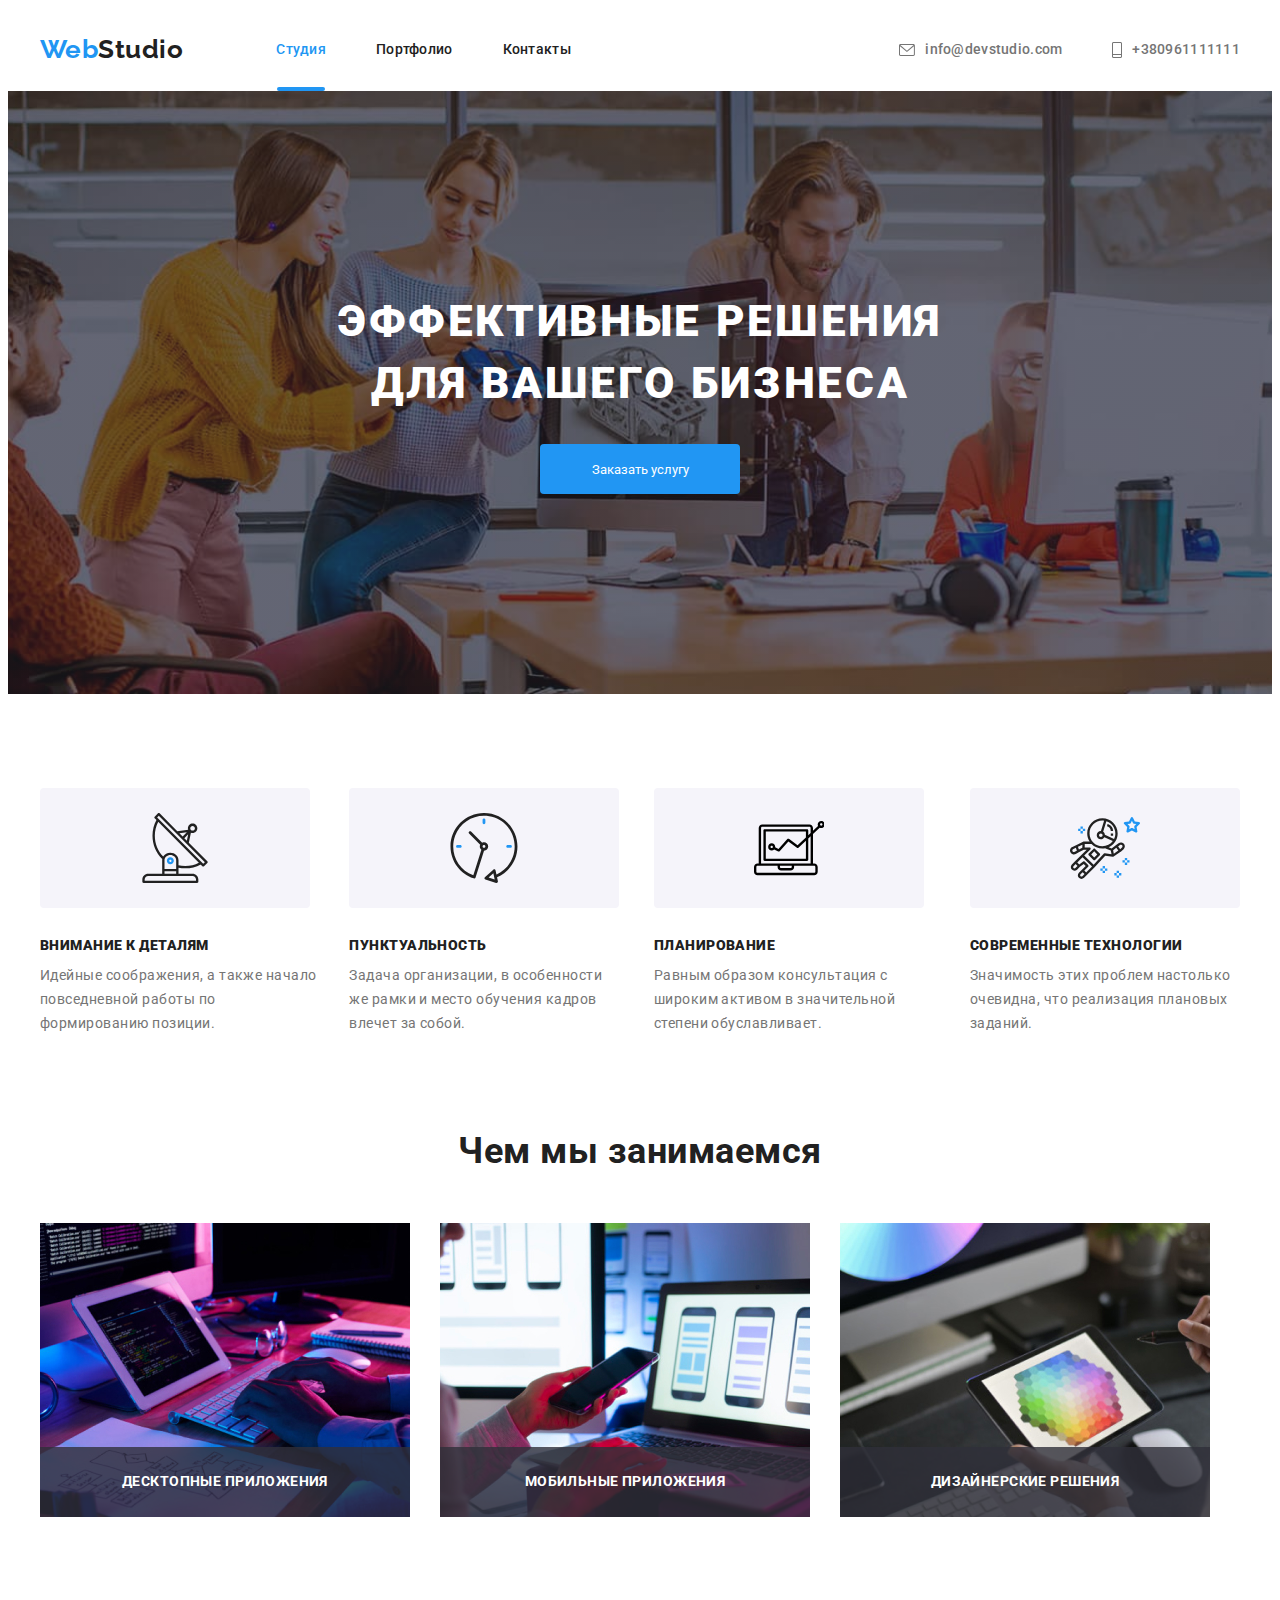
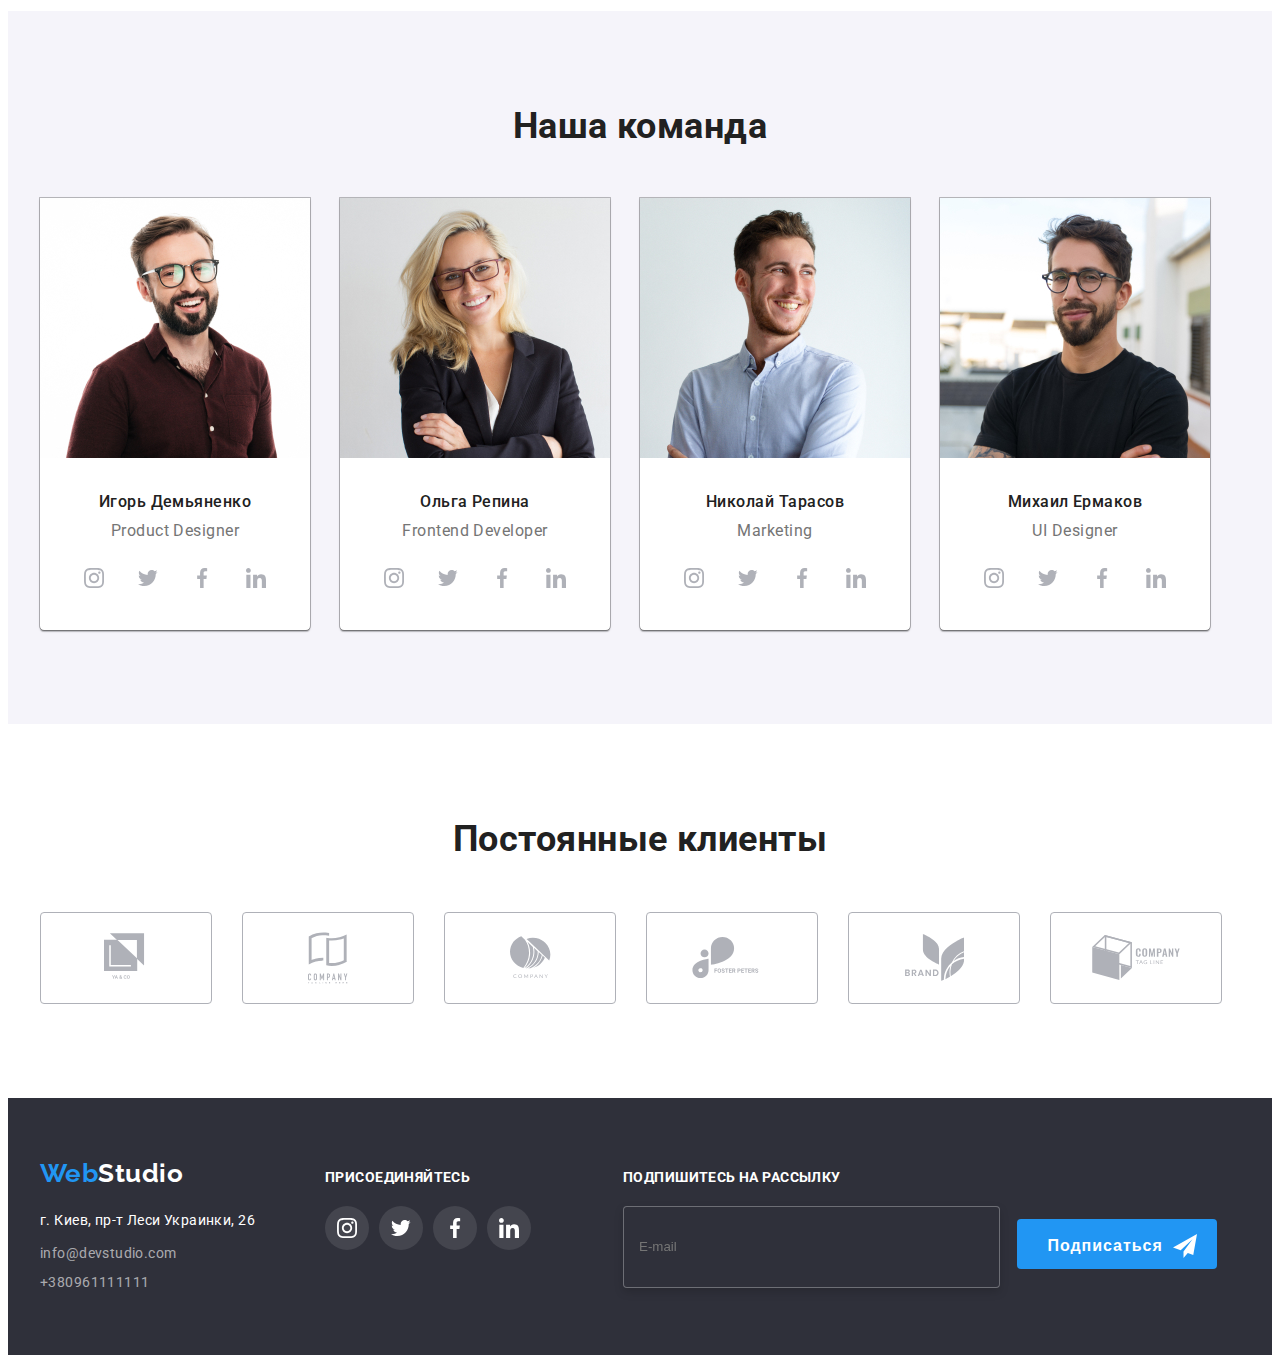
==== commit 7521c37a: "останні штрихи" ====
--- a/index.html
+++ b/index.html
@@ -547,7 +547,14 @@
     <input class="you-email" type="text" name="email" placeholder="E-mail" id="you-email-subscribe">
     
     <div class="button-subscribe-container">
-          <button type="submit" class="button-subscribe">Подписаться</button>
+          <button type="submit" class="button-subscribe"><span class="subscribe-telegram">Подписаться
+            <svg class="subscribe-icon">
+                <use href="./img/symbol-defs.svg#icon-icon-telegram">
+            
+                </use>
+            </svg>
+            </span>
+          </button>
     </div>
 
 </form>
@@ -620,10 +627,14 @@
             </label>
             
             
-              <div class="form-label-checkbox">
-            <label  for="user-checbox"></label>
-                <input class="form-checkbox" type="checkbox" name="policy" id="user-checbox">Соглашаюсь с рассылкой и принимаю <a href="">Условия договора</a>
-              </div>
+              <!-- <div class="form-label-checkbox"> -->
+            <label class="form-label-checkbox">
+                <input class="form-checkbox" type="checkbox" name="policy">
+                <span class="icon-ok-checbox"></span>
+                Соглашаюсь с рассылкой и принимаю<a class="underline-policy" href=""> Условия договора</a>
+            
+            </label>
+            <!-- </div> -->
             
 
             <div class="button-box">
--- a/css/styles.css
+++ b/css/styles.css
@@ -896,14 +896,41 @@
 
 .button-subscribe {
   display: inline-block;
+  font-weight: 700;
+  font-size: 16px;
+  line-height: 1.87;
+
+  letter-spacing: 0.06em;
   min-width: 200px;
-  min-height: 50px;
+  height: 50px;
   text-align: center;
-  box-shadow: 0px 4px 4px rgba(0, 0, 0, 0.15);
+
   border-radius: 4px;
+  padding-top: 10px;
+
+  padding-bottom: 10px;
+  padding-left: 29px;
   color: var(--white-bg-color);
   background-color: var(--color-forces-color);
   border-color: transparent;
+  transition: all 250ms cubic-bezier(0.4, 0, 0.2, 1);
+}
+
+.button-subscribe:focus-within,
+.button-subscribe:hover {
+  box-shadow: 0px 4px 4px rgba(0, 0, 0, 0.15);
+}
+
+.subscribe-telegram {
+  display: flex;
+  align-items: center;
+  text-align: center;
+}
+
+.subscribe-icon {
+  width: 24px;
+  height: 24px;
+  margin-left: 10px;
 }
 
 /* backdrop and modal */
@@ -1052,6 +1079,7 @@
 
 .form-label-checkbox {
   position: relative;
+  display: block;
   font-size: 14px;
   line-height: 1.71;
   letter-spacing: 0.03em;
@@ -1060,7 +1088,40 @@
   padding: 0;
 }
 
+.underline-policy {
+  text-decoration-line: underline;
+  color: var(--color-forces-color);
+}
+
+/* .form-label-checkbox::after {
+  content: '';
+  width: 16px;
+  height: 15px;
+  display: inline-block;
+  outline: 1px solid blue;
+} */
+
 .form-checkbox {
+  -webkit-appearance: none;
+  -moz-appearance: none;
+  appearance: none;
+  position: absolute;
+}
+
+.form-checkbox:checked + .icon-ok-checbox {
+  background: var(--color-forces-color);
+  background-image: url(../img/icon-policu-ok/okpolicy.svg);
+  background-size: contain;
+  background-repeat: no-repeat;
+  background-position: center;
+}
+
+.icon-ok-checbox {
+  display: inline-block;
+  width: 16px;
+  height: 15px;
+  border-radius: 2px;
+  background-image: url(../img/icon-policu-ok/border.svg);
 }
 
 .button-box {
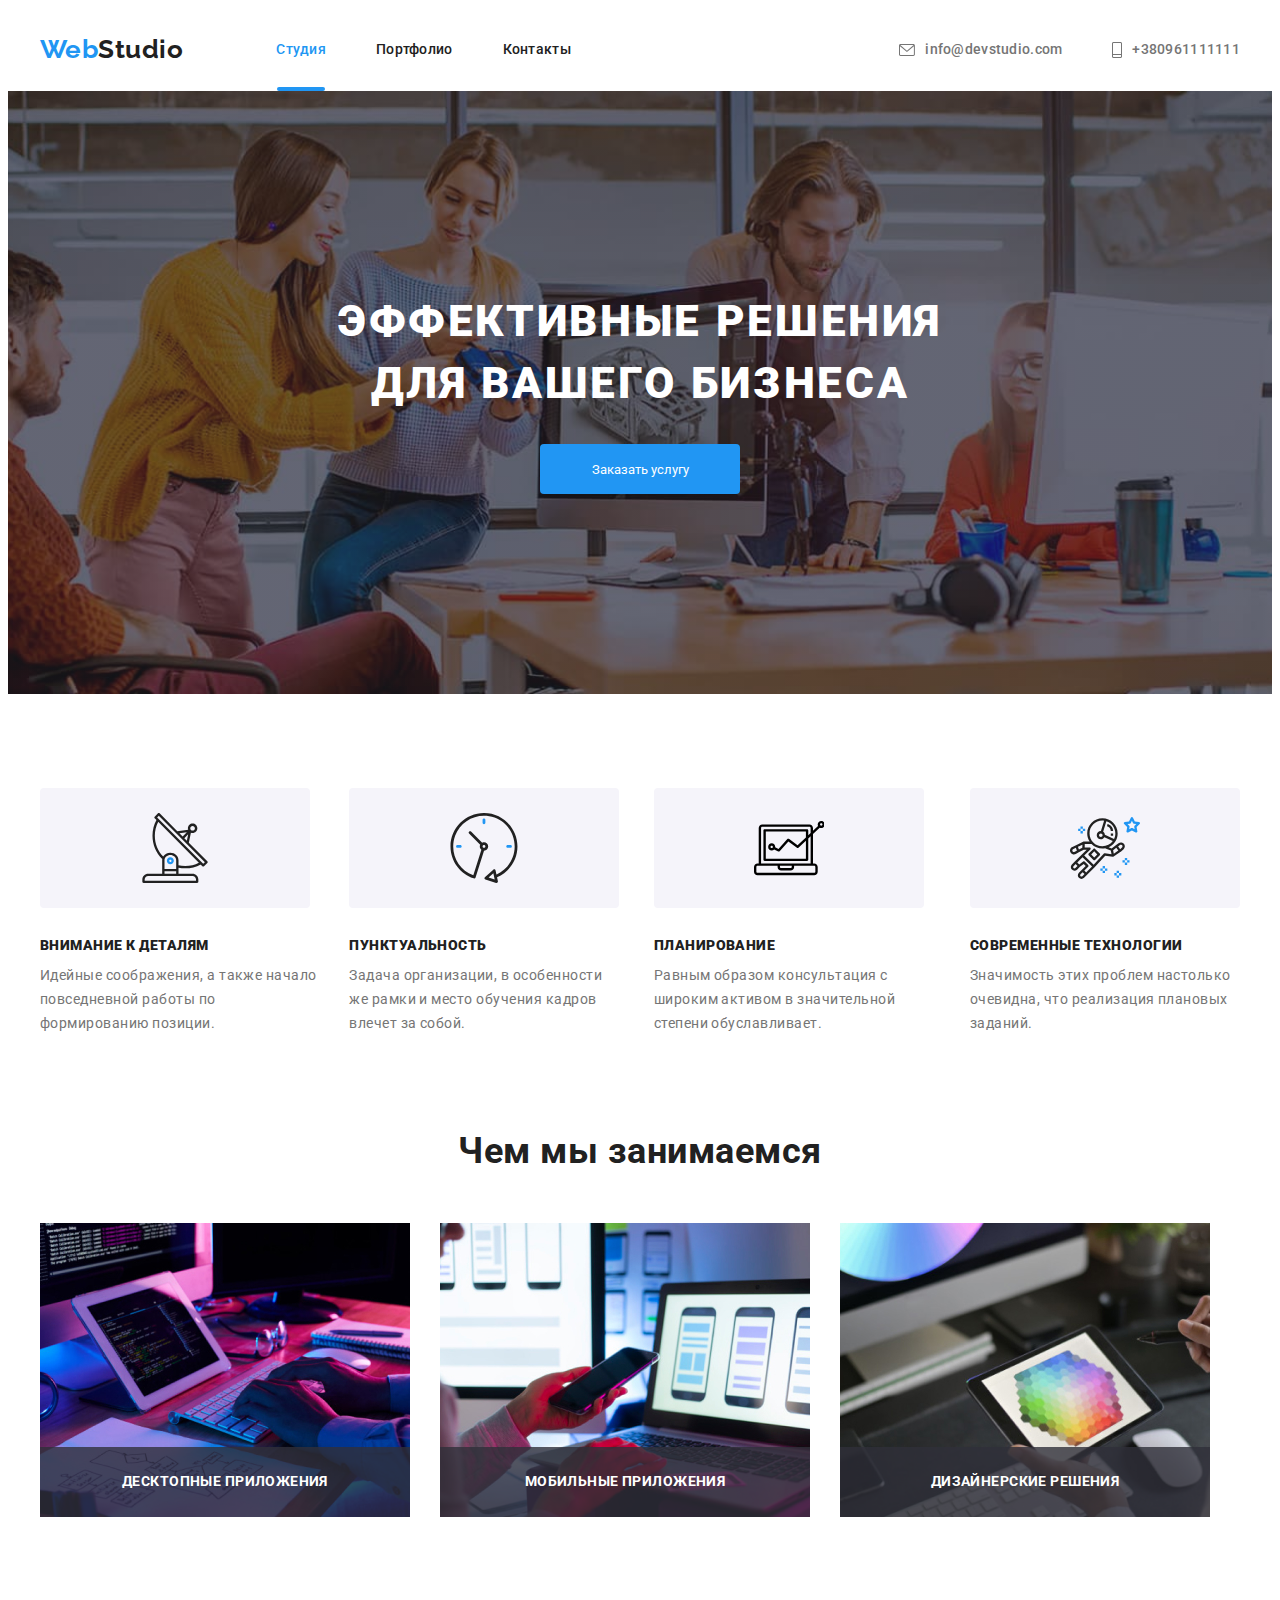
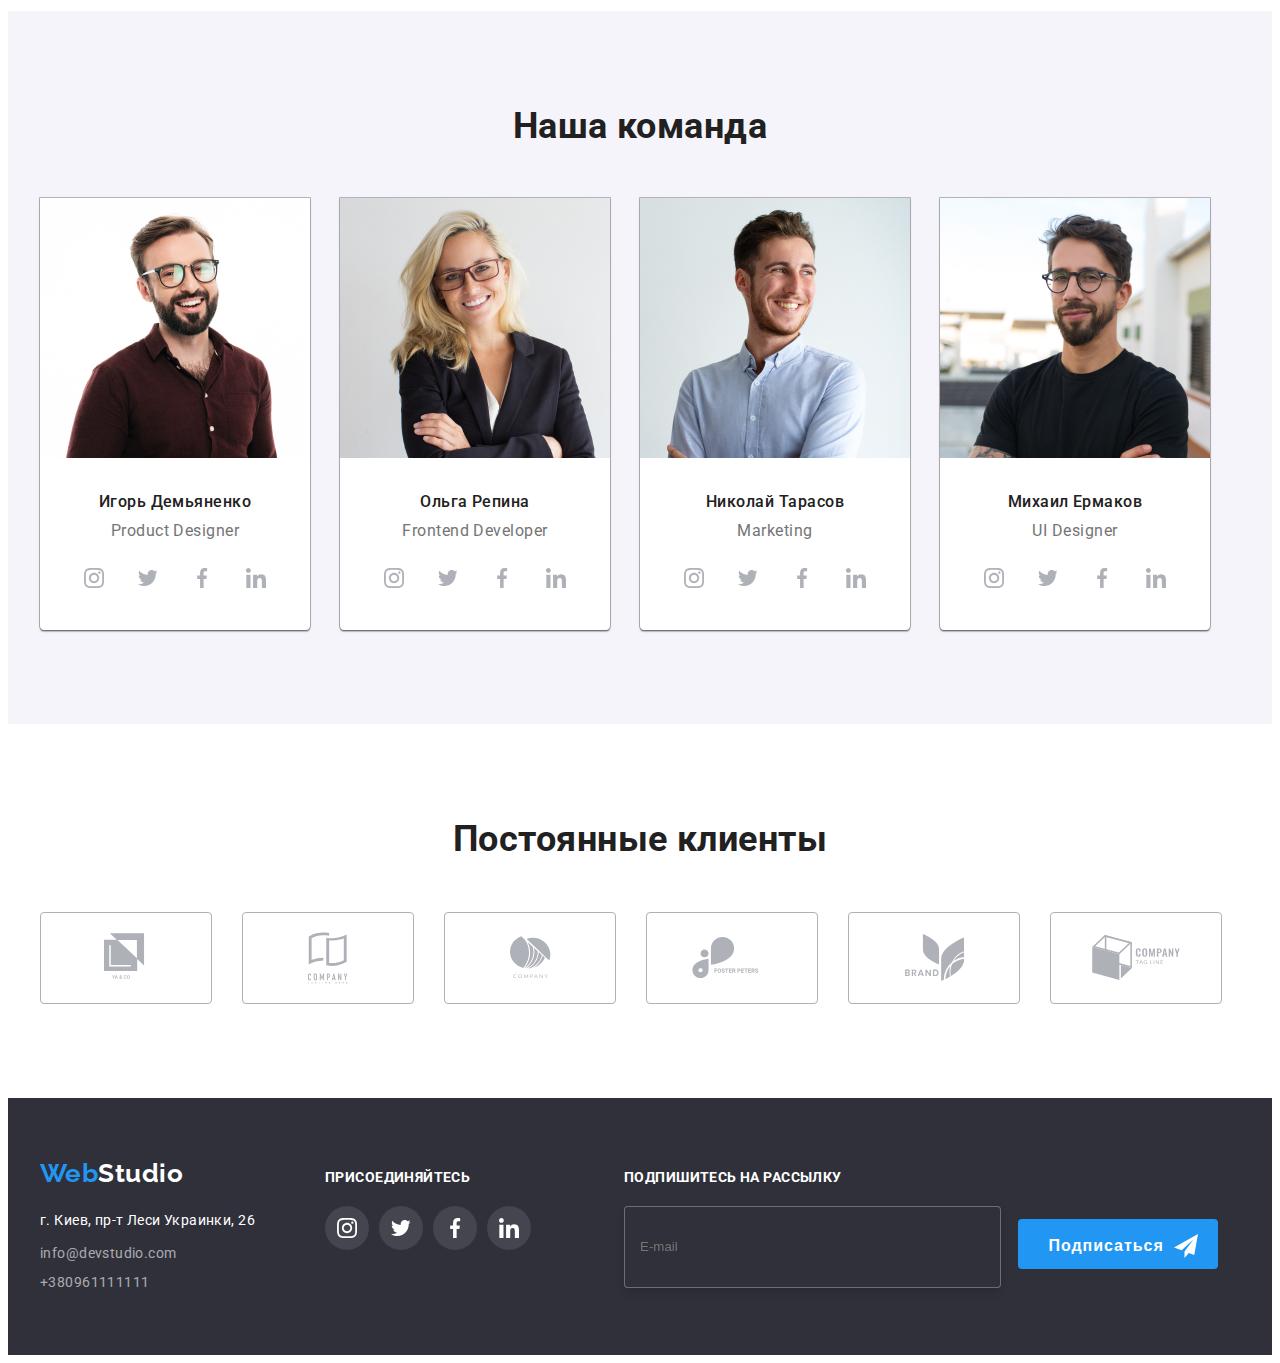
==== commit 5764205c: "правки по дз 6" ====
--- a/index.html
+++ b/index.html
@@ -629,9 +629,9 @@
             
               <!-- <div class="form-label-checkbox"> -->
             <label class="form-label-checkbox">
-                <input class="form-checkbox" type="checkbox" name="policy">
+                <input class="form-checkbox visually-hidden" type="checkbox" name="policy">
                 <span class="icon-ok-checbox"></span>
-                Соглашаюсь с рассылкой и принимаю<a class="underline-policy" href=""> Условия договора</a>
+                Соглашаюсь с рассылкой и принимаю <a class="underline-policy" href=""> Условия договора</a>
             
             </label>
             <!-- </div> -->
--- a/css/styles.css
+++ b/css/styles.css
@@ -872,8 +872,8 @@
 
 .form-footer {
   display: flex;
-  align-items: baseline;
-  padding-left: 92px;
+  align-items: flex-start;
+  margin-left: 93px;
 }
 
 .you-email {
@@ -887,6 +887,7 @@
   filter: drop-shadow(0px 4px 4px rgba(0, 0, 0, 0.15));
   border-radius: 4px;
   background: var(--footer-background-color);
+  color: var(--massive-text-color);
 }
 
 .button-subscribe-container {
@@ -943,7 +944,7 @@
   left: 50%;
   transform: translate(-50%, -50%);
   background-color: rgba(0, 0, 0, 0.2);
-  transition: all 250ms cubic-bezier(0.4, 0, 0.2, 1);
+  transition: opacity 250ms cubic-bezier(0.4, 0, 0.2, 1);
 }
 
 .backdrop.is-hidden {
@@ -958,6 +959,9 @@
   left: 50%;
   transform: translate(-50%, -50%);
   background-color: #fff;
+  box-shadow: 0px 1px 3px rgba(0, 0, 0, 0.12), 0px 1px 1px rgba(0, 0, 0, 0.14),
+    0px 2px 1px rgba(0, 0, 0, 0.2);
+  border-radius: 4px;
 }
 
 .modal-link {
@@ -973,15 +977,15 @@
   border-radius: 50%;
   box-shadow: 0px 1px 3px rgba(0, 0, 0, 0.12), 0px 1px 1px rgba(0, 0, 0, 0.14),
     0px 2px 1px rgba(0, 0, 0, 0.2);
-  transform: translateY(-52px);
+  /* transform: translateY(-41px); */
   top: 8px;
   right: 8px;
   background-color: #fff;
-  transition: all 250ms cubic-bezier(0.4, 0, 0.2, 1);
+  transition: transform 250ms cubic-bezier(0.4, 0, 0.2, 1);
 }
 
 .modal-hero:focus-within .modal-link {
-  transform: translateY(0px);
+  /* transform: translateY(0px); */
   fill: var(--color-forces-color);
 }
 
@@ -1031,11 +1035,11 @@
 .form-input {
   margin-top: 4px;
   padding: 10px;
-  padding-left: 30px;
-  padding-left: 24px;
+  padding-left: 35px;
   border-radius: 4px;
   background: #ffffff;
   border: 1px solid rgba(33, 33, 33, 0.2);
+  transition: border-color 250ms cubic-bezier(0.4, 0, 0.2, 1);
 }
 
 .form-input:focus-within {
@@ -1049,6 +1053,7 @@
   top: 28px;
   width: 12px;
   height: 12px;
+  transition: fill 250ms cubic-bezier(0.4, 0, 0.2, 1);
 }
 
 .modal-svg:focus {
@@ -1079,7 +1084,9 @@
 
 .form-label-checkbox {
   position: relative;
-  display: block;
+  display: flex;
+  align-items: center;
+  justify-content: center;
   font-size: 14px;
   line-height: 1.71;
   letter-spacing: 0.03em;
@@ -1101,27 +1108,58 @@
   outline: 1px solid blue;
 } */
 
+.visually-hidden {
+  position: absolute !important;
+  clip: rect(1px 1px 1px 1px); /* IE6, IE7 */
+  clip: rect(1px, 1px, 1px, 1px);
+  padding: 0 !important;
+  border: 0 !important;
+  height: 1px !important;
+  width: 1px !important;
+  overflow: hidden;
+}
+
 .form-checkbox {
-  -webkit-appearance: none;
+  /* -webkit-appearance: none;
   -moz-appearance: none;
-  appearance: none;
+  appearance: none; */
+
   position: absolute;
 }
 
-.form-checkbox:checked + .icon-ok-checbox {
+.form-checkbox:checked + .icon-ok-checbox,
+.form-checkbox:focus:checked + .icon-ok-checbox {
   background: var(--color-forces-color);
+  border-color: var(--color-forces-color);
   background-image: url(../img/icon-policu-ok/okpolicy.svg);
   background-size: contain;
   background-repeat: no-repeat;
   background-position: center;
+  background-origin: border-box;
+}
+
+.form-checkbox:focus-visible + .icon-ok-checbox {
+  border: 2px solid var(--color-forces-color);
 }
 
 .icon-ok-checbox {
+  margin-right: 8px;
+  /* background-image: url(../img/icon-policu-ok/border.svg); */
   display: inline-block;
+  border: 2px solid black;
   width: 16px;
   height: 15px;
   border-radius: 2px;
-  background-image: url(../img/icon-policu-ok/border.svg);
+  transition: focus 250ms cubic-bezier(0.4, 0, 0.2, 1);
+}
+
+.modal-svg-focus {
+  width: 16px;
+  height: 15px;
+  border-radius: 2px;
+  position: absolute;
+  top: 0;
+  left: 0;
 }
 
 .button-box {
@@ -1140,6 +1178,7 @@
   padding: 10px 55px;
   cursor: pointer;
   margin-top: 30px;
+  transition: all 250ms cubic-bezier(0.4, 0, 0.2, 1);
 }
 
 .button-modal:hover,
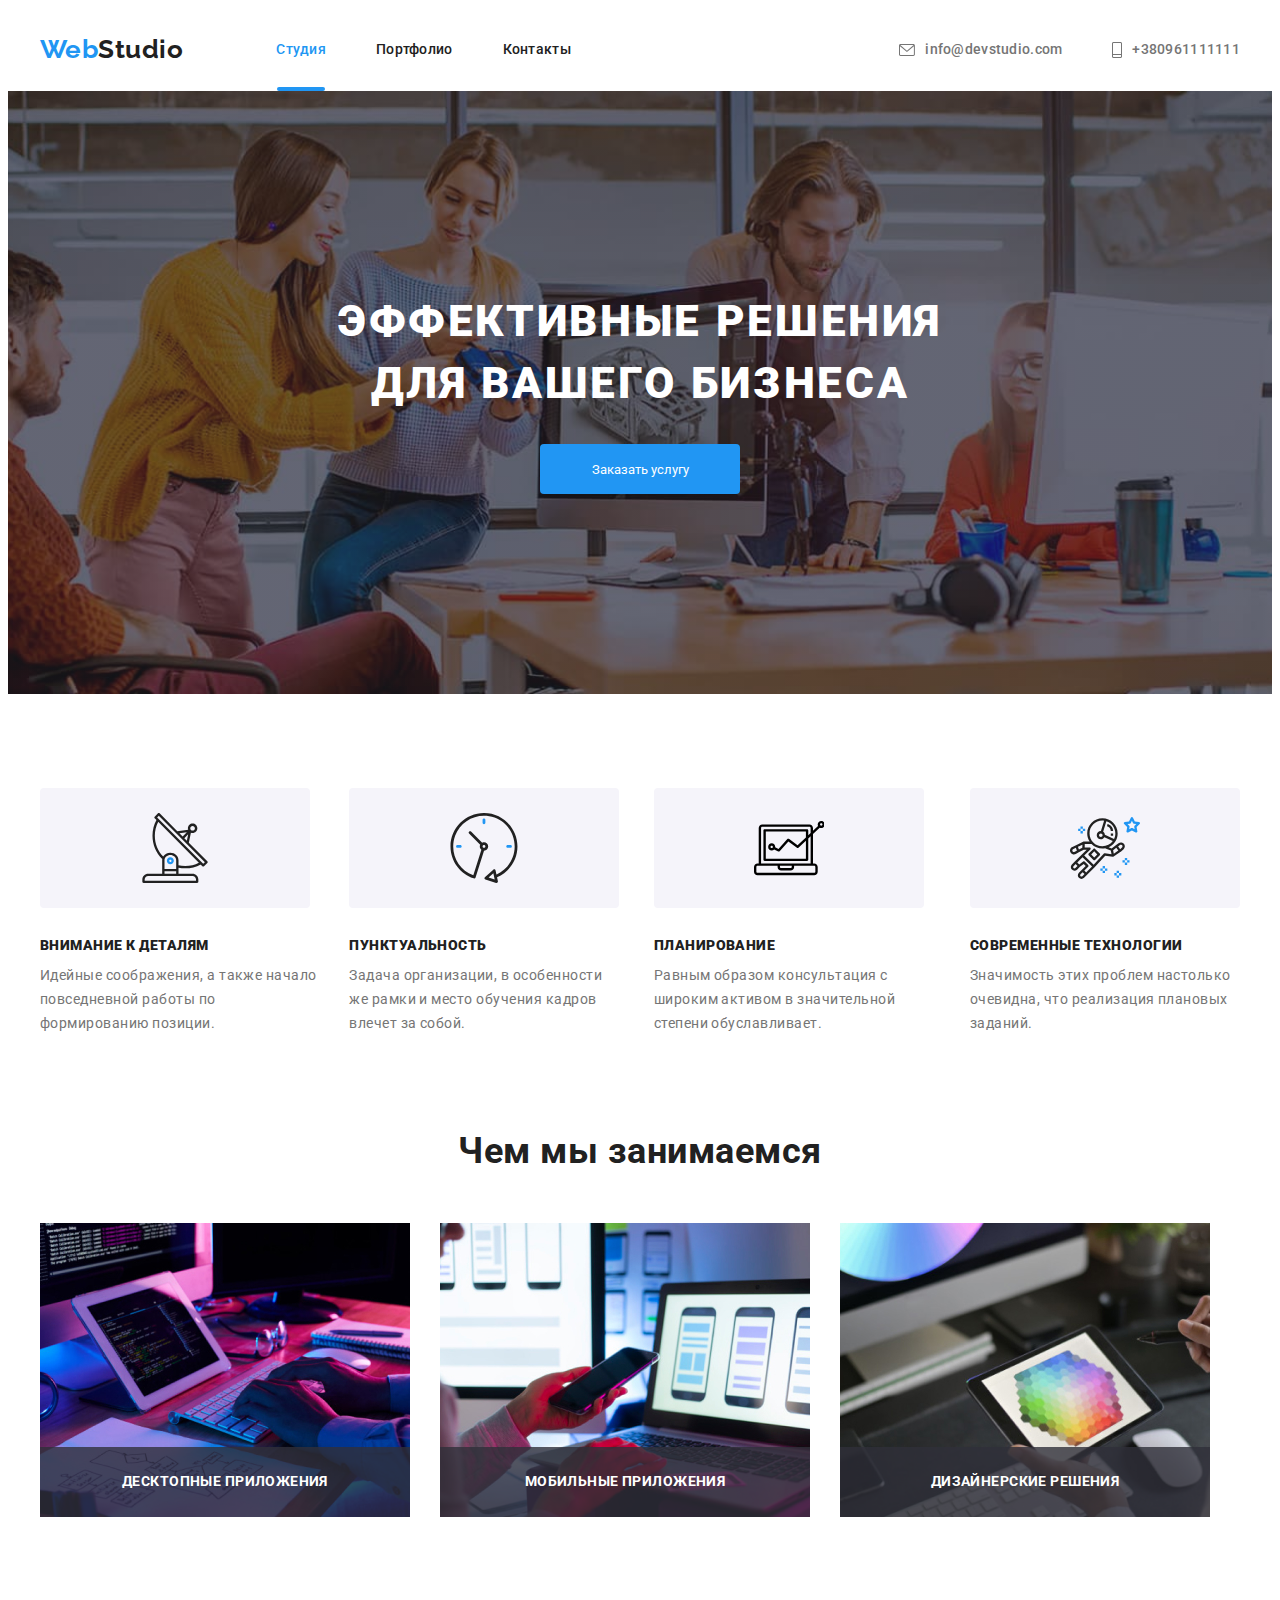
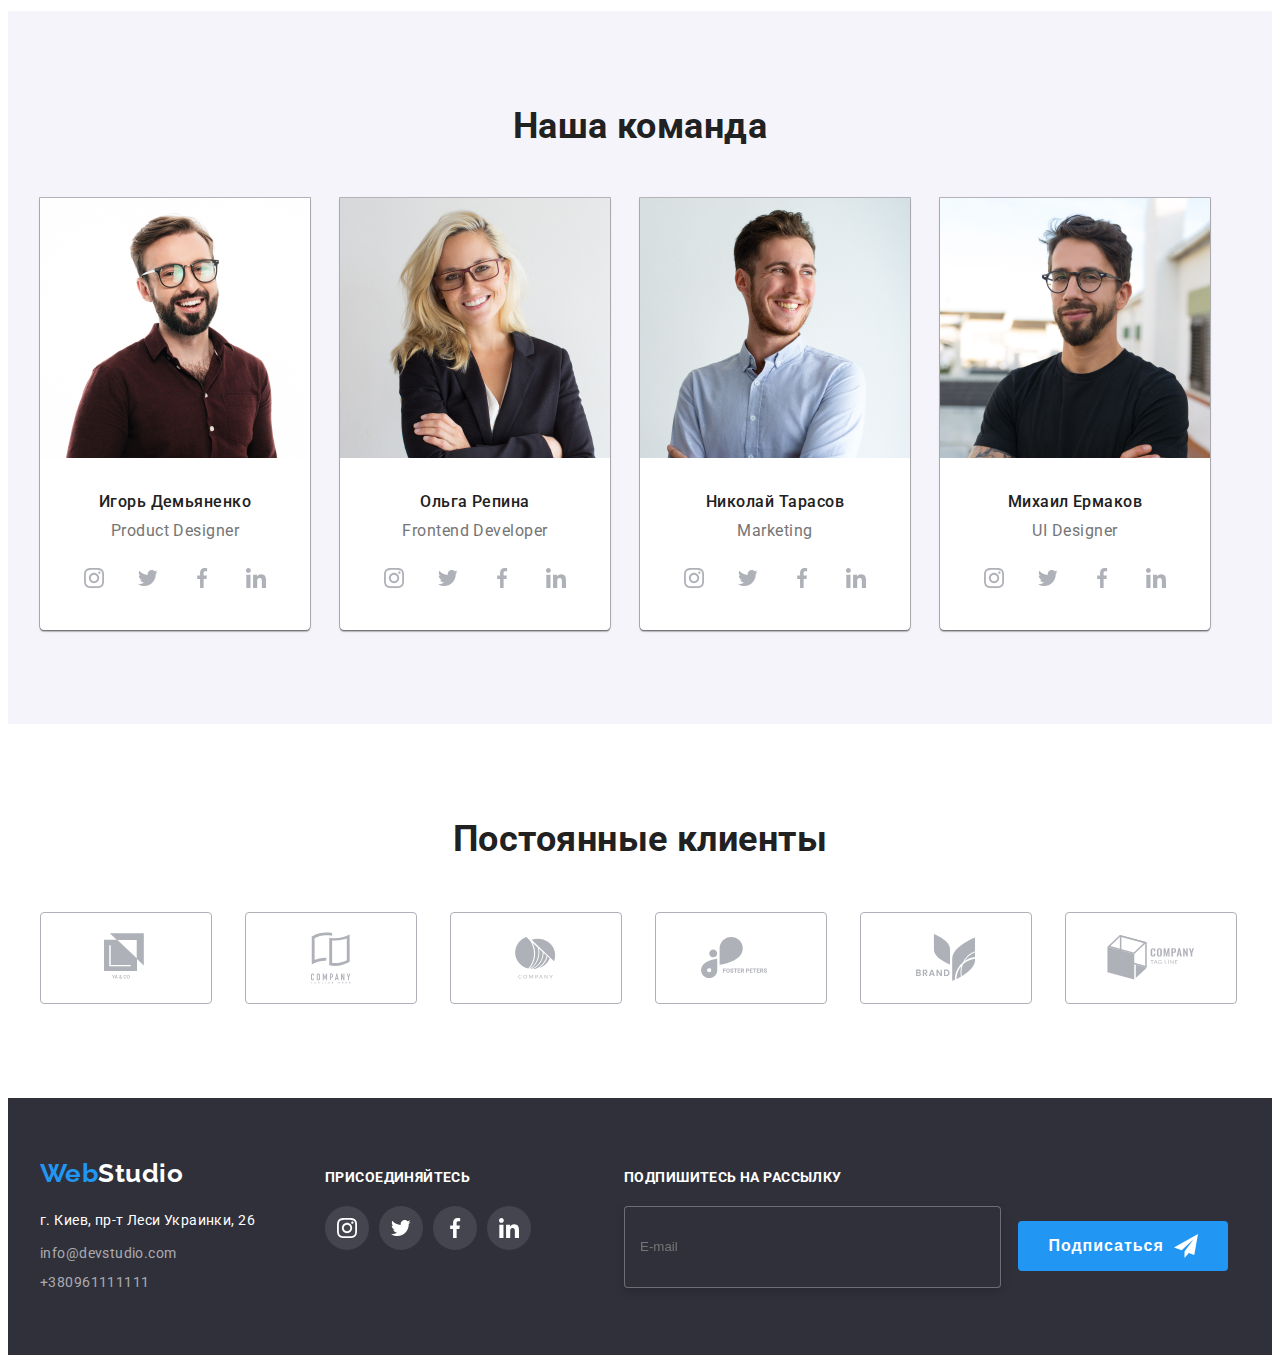
==== commit b1c928c2: "підготовка до дз 7" ====
--- a/index.html
+++ b/index.html
@@ -10,8 +10,8 @@
      <link rel="preconnect" href="https://fonts.gstatic.com">
     <link href="https://fonts.googleapis.com/css2?family=Raleway:wght@700&family=Roboto:wght@400;500;700;900&display=swap"
         rel="stylesheet">
-    
-    <link rel="stylesheet" href="./css/styles.css">
+    <!-- <link rel="stylesheet" href="./dist/css/main.min.css"> -->
+     <link rel="stylesheet" href="./css/styles.css">
 </head>
 <body>
      <header class="">
@@ -19,12 +19,12 @@
 
     <div class="container-discharge">
 
-         <div class="main-nav">
+         <div class="main-nav-container">
 <nav class="main-nav">
     
    
-         <a href="/" class="logo">
-        <p class=" ">Web<span class="logo-black">Studio</span></p>
+         <a href="/" class="main-nav__logo">
+        <p class=" ">Web<span class="main-nav__logo-black">Studio</span></p>
          </a>
 
         <ul class="site-nav ">
@@ -45,7 +45,7 @@
     
     
         <li class="item icon">
-            <a class="link text-secondary icon-maill " href="mailto:info@devstudio.com">
+            <a class="link text-secondary icon-maill" href="mailto:info@devstudio.com">
                 <svg class="maill">
     
                     <use href="./img/symbol-defs.svg#icon-mail">
@@ -78,7 +78,7 @@
 <section class="hero">
    
     <h1 class="hero-title">ЭФФЕКТИВНЫЕ РЕШЕНИЯ<br />ДЛЯ ВАШЕГО БИЗНЕСА</h1>
-    <button data-modal-open href="" class="button">Заказать услугу</button>
+    <button data-modal-open class="button">Заказать услугу</button>
 
 </section>
 
@@ -476,8 +476,8 @@
 
     <div class="container-footer">
 <address class="map-addres">
-    <a href="/" class="logo">
-        <p class="logotype">Web<span class="logo-white">Studio</span></p>
+    <a href="/" class="main-nav__logo">
+        <p class="logotype">Web<span class="main-nav__logo-white">Studio</span></p>
     </a>
 
     <a class="link color" href="https://goo.gl/maps/P3N7a8cpFeK4ErDN9"> г. Киев, пр-т Леси Украинки, 26</a>
@@ -537,10 +537,10 @@
     </ul>
     </div>
     
-    <a href=""></a>
+    
 <div class="form-footer">
 
-<form action="">
+<form>
 
     <p class="our-social-link">ПОДПИШИТЕСЬ НА РАССЫЛКУ</p>
 
@@ -631,8 +631,7 @@
             <label class="form-label-checkbox">
                 <input class="form-checkbox visually-hidden" type="checkbox" name="policy">
                 <span class="icon-ok-checbox"></span>
-                Соглашаюсь с рассылкой и принимаю <a class="underline-policy" href=""> Условия договора</a>
-            
+                Соглашаюсь с рассылкой и принимаю   <a class="underline-policy" href="">Условия договора </a>
             </label>
             <!-- </div> -->
             
--- a/dist/css/main.min.css
+++ b/dist/css/main.min.css
@@ -0,0 +1,2 @@
+.one-client{border:1px solid #afb1b8;border-radius:4px;width:170px;height:90px;display:-webkit-box;display:-ms-flexbox;display:flex;-webkit-box-pack:center;-ms-flex-pack:center;justify-content:center;-webkit-box-align:center;-ms-flex-align:center;align-items:center}
+/*# sourceMappingURL=main.min.css.map */--- a/css/styles.css
+++ b/css/styles.css
@@ -40,6 +40,12 @@
   position: relative;
 }
 
+.main-nav-container {
+  display: flex;
+  align-items: center;
+  position: relative;
+}
+
 .container-margin {
   width: 1200px;
   margin-right: auto;
@@ -70,7 +76,7 @@
 
 /* logo*/
 
-.logo {
+.main-nav__logo {
   color: var(--color-forces-color);
 
   font-family: Raleway, sans-serif;
@@ -84,11 +90,11 @@
   font-style: normal;
 }
 
-.logo-black {
+.main-nav__logo-black {
   color: var(--main-color-titles-color);
 }
 
-.logo-white {
+.main-nav__logo-white {
   color: var(--white-bg-color);
 }
 
@@ -107,10 +113,11 @@
   color: var(--massive-text-color);
 }
 
-.site-nav .link.current {
+/* буде модіфікатором */
+.site-nav .current {
   color: var(--color-forces-color);
 }
-
+/* буде модіфікатором */
 .active-line::after {
   position: absolute;
   content: '';
@@ -122,7 +129,7 @@
 
   background-color: var(--color-forces-color);
 }
-
+/* буде модіфікатором */
 .active-line-portf::after {
   position: absolute;
   content: '';
@@ -152,7 +159,7 @@
 .site-nav .to-logo {
   margin-left: 93px;
 }
-
+/* буде модіфікатором */
 .auto-margin {
   margin-left: auto;
 }
@@ -484,32 +491,37 @@
 
 .clients {
   padding-left: 0;
-  margin-bottom: 0;
-  margin-top: 0;
-  display: inline-flex;
+
+  margin-bottom: 0;
+  margin-top: 0;
+  margin-left: -30px;
+  display: flex;
+}
+
+.clients > .client-item {
+  flex-basis: calc(100% / 6 - 30px);
+  margin-left: 30px;
 }
 
 .client-item {
   margin-top: 50px;
+  transition: border-color 250ms cubic-bezier(0.4, 0, 0.2, 1);
+}
+
+.one-client {
   border: 1px solid #afb1b8;
   border-radius: 4px;
-  transition: border-color 250ms cubic-bezier(0.4, 0, 0.2, 1);
-}
-
-.one-client {
   width: 170px;
   height: 90px;
-  content: '';
   display: flex;
   justify-content: center;
   align-items: center;
 }
 
 .client-logo {
-  height: 49.226806640625px;
-  width: 44.269989013671875px;
+  height: 49px;
+  width: 44px;
   fill: #afb1b8;
-  transition: all 250ms cubic-bezier(0.4, 0, 0.2, 1);
 }
 
 .two-size {
@@ -518,13 +530,13 @@
 }
 
 .three-size {
-  height: 42.6015625px;
+  height: 42px;
   width: 41px;
 }
 
 .four-size {
-  height: 42.02392578125px;
-  width: 79.65714263916016px;
+  height: 42px;
+  width: 79px;
 }
 
 .five-size {
@@ -533,8 +545,8 @@
 }
 
 .six-size {
-  height: 45.440185546875px;
-  width: 88.4844970703125px;
+  height: 45px;
+  width: 88px;
 }
 
 .one-client:hover .client-logo,
@@ -542,14 +554,14 @@
   fill: var(--color-forces-color);
 }
 
-.client-item:hover,
-.client-item:focus {
+.one-client:hover,
+.one-client:focus {
   border-color: var(--color-forces-color);
 }
 
-.clients .client-item:not(:last-child) {
-  margin-right: 30px;
-}
+/* .clients .client-item:not(:last-child) {
+  margin-right: 30px; */
+/* } */
 
 /*portfolio navigate*/
 
@@ -802,7 +814,7 @@
 }
 
 .webstudio-cont {
-  padding-left: 70px;
+  margin-left: 70px;
 }
 
 .our-social-link {
@@ -865,7 +877,7 @@
   color: var(--color-forces-color);
 }
 
-footer .link.color {
+footer .color {
   color: var(--white-bg-color);
   padding-bottom: 0;
 }
@@ -891,22 +903,22 @@
 }
 
 .button-subscribe-container {
-  display: inline;
-  margin-left: 12px;
+  display: inline-flex;
+
+  text-align: center;
 }
 
 .button-subscribe {
-  display: inline-block;
+  display: inline-flex;
   font-weight: 700;
   font-size: 16px;
   line-height: 1.87;
-
   letter-spacing: 0.06em;
-  min-width: 200px;
+  min-width: 210px;
   height: 50px;
-  text-align: center;
 
   border-radius: 4px;
+  margin-left: 12px;
   padding-top: 10px;
 
   padding-bottom: 10px;
@@ -1033,6 +1045,8 @@
 }
 
 .form-input {
+  width: 448px;
+  height: 40px;
   margin-top: 4px;
   padding: 10px;
   padding-left: 35px;
@@ -1049,8 +1063,9 @@
 
 .modal-svg {
   position: absolute;
+
   left: 12px;
-  top: 28px;
+  top: 31px;
   width: 12px;
   height: 12px;
   transition: fill 250ms cubic-bezier(0.4, 0, 0.2, 1);
@@ -1070,6 +1085,8 @@
 }
 
 .text-area {
+  width: 448px;
+  height: 120px;
   font-size: 14px;
   margin-top: 4px;
   padding: 12px 16px;
@@ -1096,6 +1113,7 @@
 }
 
 .underline-policy {
+  padding-left: 3px;
   text-decoration-line: underline;
   color: var(--color-forces-color);
 }
